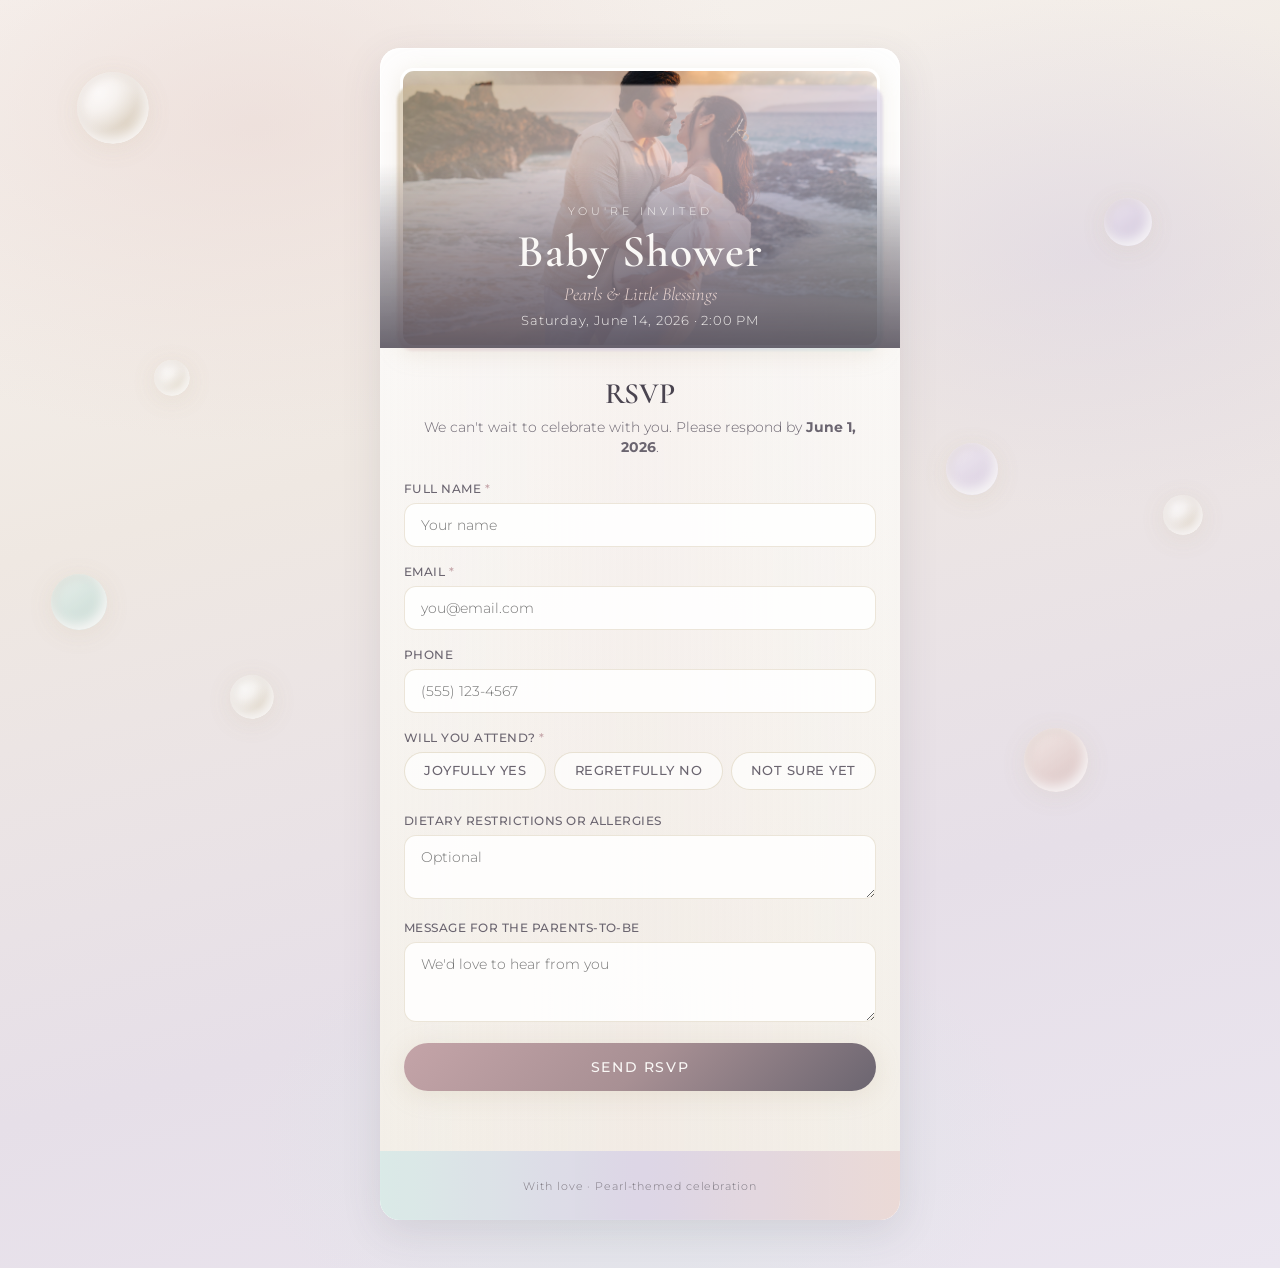
==== babyshower/index.html @ b6d4f1ea "Add baby shower proj" ====
<!DOCTYPE html>
<html lang="en">
<head>
  <meta charset="UTF-8" />
  <meta name="viewport" content="width=device-width, initial-scale=1.0" />
  <title>Baby Shower RSVP</title>
  <link rel="preconnect" href="https://fonts.googleapis.com" />
  <link rel="preconnect" href="https://fonts.gstatic.com" crossorigin />
  <link href="https://fonts.googleapis.com/css2?family=Cormorant+Garamond:ital,wght@0,400;0,600;1,400&family=Montserrat:wght@300;400;500&display=swap" rel="stylesheet" />
  <link rel="stylesheet" href="styles.css" />
</head>
<body>
  <div class="pearls" aria-hidden="true">
    <span class="pearl pearl-1"></span>
    <span class="pearl pearl-2"></span>
    <span class="pearl pearl-3"></span>
    <span class="pearl pearl-4"></span>
    <span class="pearl pearl-5"></span>
    <span class="pearl pearl-6"></span>
    <span class="pearl pearl-7"></span>
    <span class="pearl pearl-8"></span>
  </div>

  <main class="card">
    <header class="hero">
      <div class="photo-frame" aria-hidden="true">
        <span class="frame-glow"></span>
      </div>
      <img
        src="assets/baby-shower-photo.jpg"
        alt="Baby shower celebration"
        class="hero-photo"
        id="heroPhoto"
        onerror="this.src='assets/placeholder-photo.svg'"
      />
      <div class="hero-overlay">
        <p class="eyebrow">You're invited</p>
        <h1>Baby Shower</h1>
        <p class="subtitle">Pearls &amp; Little Blessings</p>
        <p class="event-date" id="eventDate">Saturday, June 14, 2026 · 2:00 PM</p>
      </div>
    </header>

    <section class="form-section">
      <h2>RSVP</h2>
      <p class="form-intro">We can't wait to celebrate with you. Please respond by <strong>June 1, 2026</strong>.</p>

      <form id="rsvpForm" novalidate>
        <div class="field">
          <label for="fullName">Full name <span class="req">*</span></label>
          <input type="text" id="fullName" name="fullName" required autocomplete="name" placeholder="Your name" />
        </div>

        <div class="field">
          <label for="email">Email <span class="req">*</span></label>
          <input type="email" id="email" name="email" required autocomplete="email" placeholder="you@email.com" />
        </div>

        <div class="field">
          <label for="phone">Phone</label>
          <input type="tel" id="phone" name="phone" autocomplete="tel" placeholder="(555) 123-4567" />
        </div>

        <div class="field">
          <label>Will you attend? <span class="req">*</span></label>
          <div class="radio-group" role="radiogroup" aria-required="true">
            <label class="radio-pill">
              <input type="radio" name="attending" value="Yes" required />
              <span>Joyfully yes</span>
            </label>
            <label class="radio-pill">
              <input type="radio" name="attending" value="No" />
              <span>Regretfully no</span>
            </label>
            <label class="radio-pill">
              <input type="radio" name="attending" value="Maybe" />
              <span>Not sure yet</span>
            </label>
          </div>
        </div>

        <div class="field" id="guestCountField">
          <label for="guestCount">Number of guests (including you)</label>
          <select id="guestCount" name="guestCount">
            <option value="1">1</option>
            <option value="2">2</option>
            <option value="3">3</option>
            <option value="4">4</option>
            <option value="5">5+</option>
          </select>
        </div>

        <div class="field">
          <label for="dietary">Dietary restrictions or allergies</label>
          <textarea id="dietary" name="dietary" rows="2" placeholder="Optional"></textarea>
        </div>

        <div class="field">
          <label for="message">Message for the parents-to-be</label>
          <textarea id="message" name="message" rows="3" placeholder="We'd love to hear from you"></textarea>
        </div>

        <button type="submit" class="submit-btn" id="submitBtn">
          <span class="btn-text">Send RSVP</span>
          <span class="btn-spinner" hidden aria-hidden="true"></span>
        </button>
      </form>

      <p id="formStatus" class="form-status" role="status" aria-live="polite"></p>
    </section>

    <footer class="card-footer">
      <p>With love · Pearl-themed celebration</p>
    </footer>
  </main>

  <script src="app.js"></script>
</body>
</html>
---- babyshower/styles.css ----
:root {
  --pearl-white: #faf8f6;
  --pearl-cream: #f3efe8;
  --pearl-blush: #e8d4d0;
  --pearl-lavender: #d8d0e4;
  --pearl-mint: #d4e8e4;
  --pearl-gold: #c9b896;
  --pearl-rose: #c4a4a8;
  --pearl-slate: #6b6570;
  --pearl-deep: #4a4450;
  --shadow-soft: 0 12px 40px rgba(74, 68, 80, 0.12);
  --shadow-pearl: 0 4px 24px rgba(201, 184, 150, 0.25);
  --radius: 20px;
  --font-display: "Cormorant Garamond", Georgia, serif;
  --font-body: "Montserrat", system-ui, sans-serif;
}

*,
*::before,
*::after {
  box-sizing: border-box;
}

html {
  scroll-behavior: smooth;
}

body {
  margin: 0;
  min-height: 100vh;
  font-family: var(--font-body);
  font-weight: 300;
  color: var(--pearl-deep);
  background:
    radial-gradient(ellipse 80% 50% at 20% 10%, rgba(232, 212, 208, 0.55), transparent 50%),
    radial-gradient(ellipse 70% 45% at 85% 20%, rgba(216, 208, 228, 0.5), transparent 45%),
    radial-gradient(ellipse 60% 40% at 50% 90%, rgba(212, 232, 228, 0.45), transparent 50%),
    linear-gradient(165deg, #f8f4f0 0%, #efe8e2 35%, #e6dfe8 70%, #ebe6f0 100%);
  padding: 2rem 1rem 3rem;
  position: relative;
  overflow-x: hidden;
}

/* Floating pearl orbs */
.pearls {
  position: fixed;
  inset: 0;
  pointer-events: none;
  z-index: 0;
}

.pearl {
  position: absolute;
  border-radius: 50%;
  background: radial-gradient(circle at 30% 28%, #fff 0%, rgba(255, 255, 255, 0.7) 25%, transparent 55%),
    radial-gradient(circle at 70% 75%, rgba(201, 184, 150, 0.35) 0%, transparent 50%),
    linear-gradient(145deg, #f5f0ea, #d8cfc4);
  box-shadow:
    inset -4px -6px 12px rgba(255, 255, 255, 0.9),
    inset 4px 4px 10px rgba(180, 165, 150, 0.2),
    var(--shadow-pearl);
  opacity: 0.75;
  animation: float 12s ease-in-out infinite;
}

.pearl-1 { width: 72px; height: 72px; top: 8%; left: 6%; animation-delay: 0s; }
.pearl-2 { width: 48px; height: 48px; top: 22%; right: 10%; background: linear-gradient(145deg, #f0e8f4, #c8bdd8); animation-delay: -2s; }
.pearl-3 { width: 56px; height: 56px; bottom: 30%; left: 4%; background: linear-gradient(145deg, #e8f4f0, #b8d4cc); animation-delay: -4s; }
.pearl-4 { width: 40px; height: 40px; top: 55%; right: 6%; animation-delay: -1s; }
.pearl-5 { width: 64px; height: 64px; bottom: 12%; right: 15%; background: linear-gradient(145deg, #f8ece8, #d4b8b4); animation-delay: -3s; }
.pearl-6 { width: 36px; height: 36px; top: 40%; left: 12%; animation-delay: -5s; }
.pearl-7 { width: 52px; height: 52px; bottom: 45%; right: 22%; background: linear-gradient(145deg, #f4eef8, #d0c4dc); animation-delay: -2.5s; }
.pearl-8 { width: 44px; height: 44px; top: 75%; left: 18%; animation-delay: -6s; }

@keyframes float {
  0%, 100% { transform: translateY(0) scale(1); }
  50% { transform: translateY(-14px) scale(1.03); }
}

.card {
  position: relative;
  z-index: 1;
  max-width: 520px;
  margin: 0 auto;
  background: linear-gradient(180deg, rgba(255, 255, 255, 0.92) 0%, rgba(250, 248, 246, 0.95) 100%);
  border-radius: var(--radius);
  box-shadow: var(--shadow-soft), 0 0 0 1px rgba(255, 255, 255, 0.8) inset;
  overflow: hidden;
  backdrop-filter: blur(8px);
}

.hero {
  position: relative;
  min-height: 280px;
}

.photo-frame {
  position: absolute;
  inset: 1.25rem 1.25rem 0;
  border-radius: calc(var(--radius) - 4px);
  pointer-events: none;
  z-index: 2;
}

.frame-glow {
  position: absolute;
  inset: -3px;
  border-radius: inherit;
  background: linear-gradient(135deg, var(--pearl-gold), var(--pearl-blush), var(--pearl-lavender), var(--pearl-mint));
  opacity: 0.65;
  filter: blur(1px);
}

.hero-photo {
  display: block;
  width: calc(100% - 2.5rem);
  height: 240px;
  margin: 1.25rem auto 0;
  object-fit: cover;
  border-radius: calc(var(--radius) - 6px);
  border: 3px solid rgba(255, 255, 255, 0.9);
  box-shadow: var(--shadow-pearl);
  position: relative;
  z-index: 1;
}

.hero-overlay {
  position: absolute;
  bottom: 0;
  left: 0;
  right: 0;
  padding: 2.5rem 1.5rem 1.25rem;
  background: linear-gradient(to top, rgba(74, 68, 80, 0.82) 0%, rgba(74, 68, 80, 0.4) 55%, transparent 100%);
  color: var(--pearl-white);
  text-align: center;
  z-index: 3;
}

.eyebrow {
  font-family: var(--font-body);
  font-size: 0.7rem;
  letter-spacing: 0.35em;
  text-transform: uppercase;
  margin: 0 0 0.35rem;
  opacity: 0.9;
}

.hero-overlay h1 {
  font-family: var(--font-display);
  font-size: 2.5rem;
  font-weight: 600;
  margin: 0;
  letter-spacing: 0.02em;
}

.subtitle {
  font-family: var(--font-display);
  font-style: italic;
  font-size: 1.15rem;
  margin: 0.25rem 0 0.5rem;
  color: var(--pearl-blush);
}

.event-date {
  font-size: 0.8rem;
  letter-spacing: 0.06em;
  margin: 0;
  opacity: 0.95;
}

.form-section {
  padding: 1.75rem 1.5rem 1.5rem;
  background:
    linear-gradient(90deg, transparent 0%, rgba(232, 212, 208, 0.15) 50%, transparent 100%),
    linear-gradient(180deg, var(--pearl-white) 0%, var(--pearl-cream) 100%);
}

.form-section h2 {
  font-family: var(--font-display);
  font-size: 1.85rem;
  font-weight: 600;
  margin: 0 0 0.35rem;
  text-align: center;
  color: var(--pearl-deep);
}

.form-intro {
  text-align: center;
  font-size: 0.85rem;
  color: var(--pearl-slate);
  margin: 0 0 1.5rem;
  line-height: 1.5;
}

.field {
  margin-bottom: 1.1rem;
}

.field label {
  display: block;
  font-size: 0.75rem;
  font-weight: 500;
  letter-spacing: 0.04em;
  text-transform: uppercase;
  color: var(--pearl-slate);
  margin-bottom: 0.4rem;
}

.req {
  color: var(--pearl-rose);
}

input[type="text"],
input[type="email"],
input[type="tel"],
select,
textarea {
  width: 100%;
  padding: 0.75rem 1rem;
  font-family: var(--font-body);
  font-size: 0.9rem;
  font-weight: 300;
  color: var(--pearl-deep);
  background: rgba(255, 255, 255, 0.85);
  border: 1px solid rgba(201, 184, 150, 0.35);
  border-radius: 12px;
  transition: border-color 0.2s, box-shadow 0.2s;
}

input:focus,
select:focus,
textarea:focus {
  outline: none;
  border-color: var(--pearl-gold);
  box-shadow: 0 0 0 3px rgba(201, 184, 150, 0.2);
}

textarea {
  resize: vertical;
  min-height: 4rem;
}

.radio-group {
  display: flex;
  flex-wrap: wrap;
  gap: 0.5rem;
}

.radio-pill {
  flex: 1 1 auto;
  min-width: 120px;
  cursor: pointer;
}

.radio-pill input {
  position: absolute;
  opacity: 0;
  pointer-events: none;
}

.radio-pill span {
  display: block;
  padding: 0.65rem 0.85rem;
  text-align: center;
  font-size: 0.8rem;
  border-radius: 999px;
  border: 1px solid rgba(201, 184, 150, 0.4);
  background: rgba(255, 255, 255, 0.7);
  transition: all 0.2s;
}

.radio-pill input:checked + span {
  background: linear-gradient(135deg, var(--pearl-blush), var(--pearl-lavender));
  border-color: transparent;
  color: var(--pearl-deep);
  font-weight: 500;
  box-shadow: var(--shadow-pearl);
}

.radio-pill input:focus-visible + span {
  outline: 2px solid var(--pearl-gold);
  outline-offset: 2px;
}

#guestCountField.hidden {
  display: none;
}

.submit-btn {
  width: 100%;
  margin-top: 0.5rem;
  padding: 1rem 1.5rem;
  font-family: var(--font-body);
  font-size: 0.85rem;
  font-weight: 500;
  letter-spacing: 0.12em;
  text-transform: uppercase;
  color: var(--pearl-white);
  background: linear-gradient(135deg, var(--pearl-rose) 0%, #a89094 50%, var(--pearl-slate) 100%);
  border: none;
  border-radius: 999px;
  cursor: pointer;
  box-shadow: var(--shadow-pearl);
  transition: transform 0.2s, opacity 0.2s;
  position: relative;
  display: flex;
  align-items: center;
  justify-content: center;
  gap: 0.5rem;
}

.submit-btn:hover:not(:disabled) {
  transform: translateY(-2px);
}

.submit-btn:disabled {
  opacity: 0.7;
  cursor: not-allowed;
}

.btn-spinner {
  width: 18px;
  height: 18px;
  border: 2px solid rgba(255, 255, 255, 0.35);
  border-top-color: #fff;
  border-radius: 50%;
  animation: spin 0.7s linear infinite;
}

@keyframes spin {
  to { transform: rotate(360deg); }
}

.form-status {
  margin: 1rem 0 0;
  font-size: 0.85rem;
  text-align: center;
  min-height: 1.25rem;
}

.form-status.success {
  color: #5a7a6a;
}

.form-status.error {
  color: #9a5a5a;
}

.card-footer {
  padding: 1rem 1.5rem;
  text-align: center;
  font-size: 0.7rem;
  letter-spacing: 0.08em;
  color: var(--pearl-slate);
  background: linear-gradient(90deg, var(--pearl-mint) 0%, var(--pearl-lavender) 50%, var(--pearl-blush) 100%);
  opacity: 0.85;
}

@media (min-width: 540px) {
  body {
    padding: 3rem 1.5rem;
  }

  .hero-photo {
    height: 280px;
  }

  .hero-overlay h1 {
    font-size: 2.85rem;
  }
}
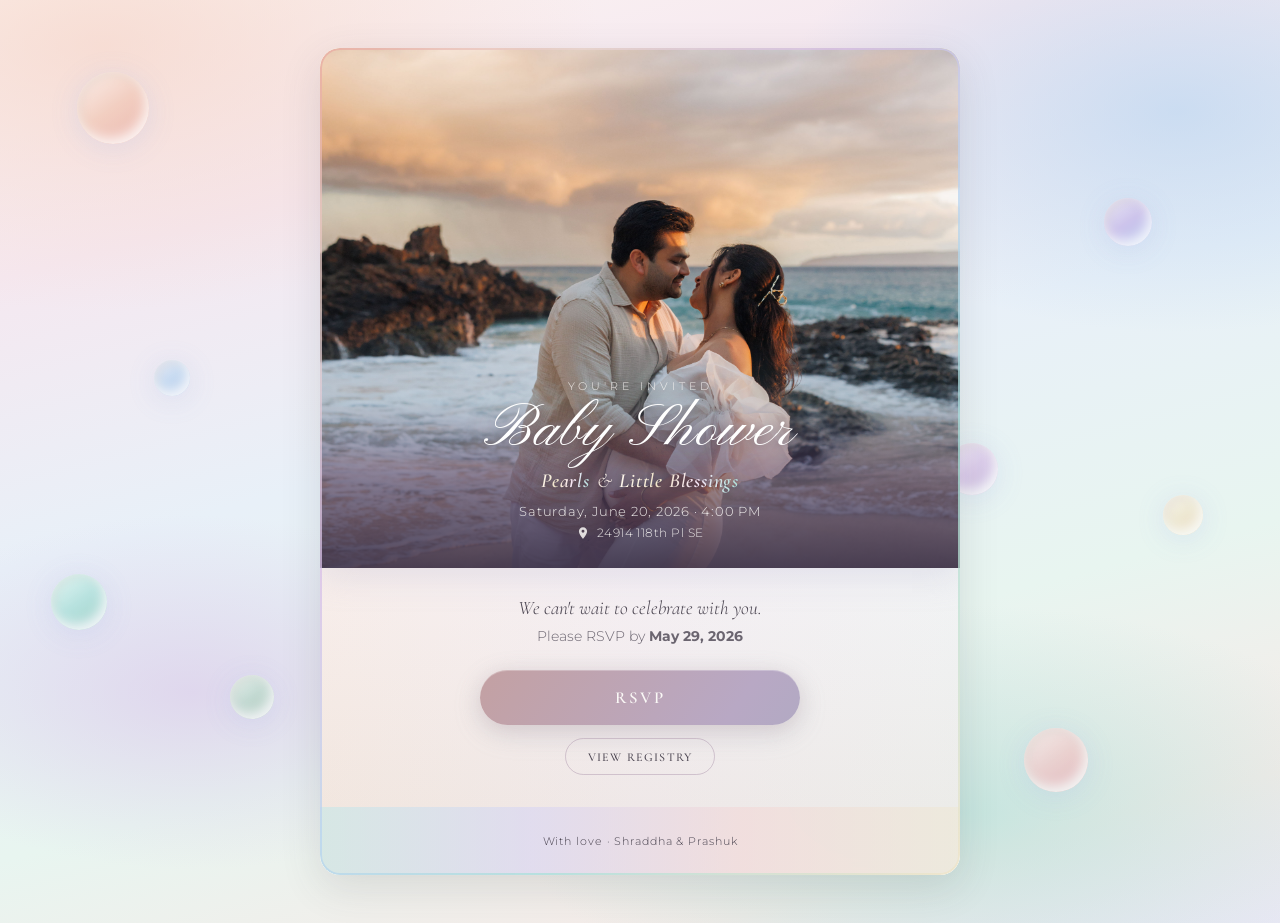
==== commit 3a7359d7: "updated" ====
--- a/babyshower/index.html
+++ b/babyshower/index.html
@@ -6,7 +6,7 @@
   <title>Baby Shower RSVP</title>
   <link rel="preconnect" href="https://fonts.googleapis.com" />
   <link rel="preconnect" href="https://fonts.gstatic.com" crossorigin />
-  <link href="https://fonts.googleapis.com/css2?family=Cormorant+Garamond:ital,wght@0,400;0,600;1,400&family=Montserrat:wght@300;400;500&display=swap" rel="stylesheet" />
+  <link href="https://fonts.googleapis.com/css2?family=Cormorant+Garamond:ital,wght@0,400;0,600;1,400&family=Montserrat:wght@300;400;500&family=Pinyon+Script&display=swap" rel="stylesheet" />
   <link rel="stylesheet" href="styles.css" />
 </head>
 <body>
@@ -23,9 +23,6 @@
 
   <main class="card">
     <header class="hero">
-      <div class="photo-frame" aria-hidden="true">
-        <span class="frame-glow"></span>
-      </div>
       <img
         src="assets/baby-shower-photo.jpg"
         alt="Baby shower celebration"
@@ -35,84 +32,112 @@
       />
       <div class="hero-overlay">
         <p class="eyebrow">You're invited</p>
-        <h1>Baby Shower</h1>
-        <p class="subtitle">Pearls &amp; Little Blessings</p>
-        <p class="event-date" id="eventDate">Saturday, June 14, 2026 · 2:00 PM</p>
+        <h1 class="hero-title">Baby Shower</h1>
+        <p class="subtitle">
+          <span class="subtitle-part">Pearls</span>
+          <span class="subtitle-join">&amp;</span>
+          <span class="subtitle-part">Little Blessings</span>
+        </p>
+        <p class="event-date" id="eventDate">Saturday, June 20, 2026 · 4:00 PM</p>
+        <p class="event-address">
+          <svg class="location-icon" width="14" height="14" viewBox="0 0 24 24" fill="currentColor" aria-hidden="true">
+            <path d="M12 2C8.13 2 5 5.13 5 9c0 5.25 7 13 7 13s7-7.75 7-13c0-3.87-3.13-7-7-7zm0 9.5a2.5 2.5 0 1 1 0-5 2.5 2.5 0 0 1 0 5z"/>
+          </svg>
+          24914 118th Pl SE
+        </p>
       </div>
     </header>
 
-    <section class="form-section">
-      <h2>RSVP</h2>
-      <p class="form-intro">We can't wait to celebrate with you. Please respond by <strong>June 1, 2026</strong>.</p>
-
-      <form id="rsvpForm" novalidate>
-        <div class="field">
-          <label for="fullName">Full name <span class="req">*</span></label>
-          <input type="text" id="fullName" name="fullName" required autocomplete="name" placeholder="Your name" />
-        </div>
-
-        <div class="field">
-          <label for="email">Email <span class="req">*</span></label>
-          <input type="email" id="email" name="email" required autocomplete="email" placeholder="you@email.com" />
-        </div>
-
-        <div class="field">
-          <label for="phone">Phone</label>
-          <input type="tel" id="phone" name="phone" autocomplete="tel" placeholder="(555) 123-4567" />
-        </div>
-
-        <div class="field">
-          <label>Will you attend? <span class="req">*</span></label>
-          <div class="radio-group" role="radiogroup" aria-required="true">
-            <label class="radio-pill">
-              <input type="radio" name="attending" value="Yes" required />
-              <span>Joyfully yes</span>
-            </label>
-            <label class="radio-pill">
-              <input type="radio" name="attending" value="No" />
-              <span>Regretfully no</span>
-            </label>
-            <label class="radio-pill">
-              <input type="radio" name="attending" value="Maybe" />
-              <span>Not sure yet</span>
-            </label>
-          </div>
-        </div>
-
-        <div class="field" id="guestCountField">
-          <label for="guestCount">Number of guests (including you)</label>
-          <select id="guestCount" name="guestCount">
-            <option value="1">1</option>
-            <option value="2">2</option>
-            <option value="3">3</option>
-            <option value="4">4</option>
-            <option value="5">5+</option>
-          </select>
-        </div>
-
-        <div class="field">
-          <label for="dietary">Dietary restrictions or allergies</label>
-          <textarea id="dietary" name="dietary" rows="2" placeholder="Optional"></textarea>
-        </div>
-
-        <div class="field">
-          <label for="message">Message for the parents-to-be</label>
-          <textarea id="message" name="message" rows="3" placeholder="We'd love to hear from you"></textarea>
-        </div>
-
-        <button type="submit" class="submit-btn" id="submitBtn">
-          <span class="btn-text">Send RSVP</span>
-          <span class="btn-spinner" hidden aria-hidden="true"></span>
-        </button>
-      </form>
-
-      <p id="formStatus" class="form-status" role="status" aria-live="polite"></p>
+    <section class="invite-section" aria-label="Invitation actions">
+      <p class="invite-note">We can't wait to celebrate with you.</p>
+      <p class="invite-deadline">Please RSVP by <strong>May 29, 2026</strong></p>
+      <div class="invite-actions">
+        <button type="button" class="btn-primary" id="openRsvpBtn">RSVP</button>
+        <a
+          class="btn-secondary"
+          href="https://www.amazon.com/baby-reg/prashuk-ajmera-august-2026-kent/1NBHJ6YVA07BQ?ref_=cm_sw_r_cp_ud_dp_0M6ZE8SPP3PTC31KHE6E"
+          target="_blank"
+          rel="noopener noreferrer"
+        >View registry</a>
+      </div>
     </section>
 
     <footer class="card-footer">
-      <p>With love · Pearl-themed celebration</p>
+      <p>With love · Shraddha &amp; Prashuk</p>
     </footer>
   </main>
+
+  <div class="modal" id="rsvpModal" aria-hidden="true">
+    <button type="button" class="modal-backdrop" id="modalBackdrop" aria-label="Close RSVP form" tabindex="-1"></button>
+    <div
+      class="modal-dialog"
+      role="dialog"
+      aria-modal="true"
+      aria-labelledby="rsvpModalTitle"
+    >
+      <button type="button" class="modal-close" id="closeRsvpBtn" aria-label="Close RSVP form">
+        <span aria-hidden="true">&times;</span>
+      </button>
+
+      <section class="form-section">
+        <h2 id="rsvpModalTitle">RSVP</h2>
+        <p class="form-intro">Let us know if you can join us.</p>
+
+        <form id="rsvpForm" novalidate>
+          <div class="field">
+            <label for="fullName">Full name <span class="req">*</span></label>
+            <input type="text" id="fullName" name="fullName" required autocomplete="name" placeholder="Your name" />
+          </div>
+
+          <div class="field">
+            <label for="phone">Phone</label>
+            <input type="tel" id="phone" name="phone" autocomplete="tel" placeholder="(555) 123-4567" />
+          </div>
+
+          <div class="field">
+            <label>Will you attend? <span class="req">*</span></label>
+            <div class="radio-group" role="radiogroup" aria-required="true">
+              <label class="radio-pill">
+                <input type="radio" name="attending" value="Yes" required />
+                <span>Joyfully yes</span>
+              </label>
+              <label class="radio-pill">
+                <input type="radio" name="attending" value="No" />
+                <span>Regretfully no</span>
+              </label>
+              <label class="radio-pill">
+                <input type="radio" name="attending" value="Maybe" />
+                <span>Not sure yet</span>
+              </label>
+            </div>
+          </div>
+
+          <div class="field" id="guestCountField">
+            <label for="guestCount">Number of guests <span class="req">*</span></label>
+            <select id="guestCount" name="guestCount" required>
+              <option value="1">1</option>
+              <option value="2">2</option>
+              <option value="3">3</option>
+              <option value="4">4</option>
+              <option value="5">5+</option>
+            </select>
+          </div>
+
+          <div class="field">
+            <label for="message">Message for the parents-to-be</label>
+            <textarea id="message" name="message" rows="3" placeholder="We'd love to hear from you"></textarea>
+          </div>
+
+          <button type="submit" class="submit-btn" id="submitBtn">
+            <span class="btn-text">Send RSVP</span>
+            <span class="btn-spinner" hidden aria-hidden="true"></span>
+          </button>
+        </form>
+
+        <p id="formStatus" class="form-status" role="status" aria-live="polite"></p>
+      </section>
+    </div>
+  </div>
 
   <script src="app.js"></script>
 </body>
--- a/babyshower/styles.css
+++ b/babyshower/styles.css
@@ -8,10 +8,28 @@
   --pearl-rose: #c4a4a8;
   --pearl-slate: #6b6570;
   --pearl-deep: #4a4450;
-  --shadow-soft: 0 12px 40px rgba(74, 68, 80, 0.12);
-  --shadow-pearl: 0 4px 24px rgba(201, 184, 150, 0.25);
+  --pearl-peach: #f5d4c8;
+  --pearl-sky: #b8d4f0;
+  --pearl-champagne: #f0e4c8;
+  --pearl-coral: #e8a8a0;
+  --pearl-periwinkle: #a8b8e8;
+  --pearl-sage: #b8d8c8;
+  --pearl-lilac: #d8c0e8;
+  --pearl-seafoam: #a8e0d8;
+  --iridescent: linear-gradient(
+    135deg,
+    var(--pearl-coral) 0%,
+    var(--pearl-blush) 18%,
+    var(--pearl-lilac) 36%,
+    var(--pearl-sky) 54%,
+    var(--pearl-seafoam) 72%,
+    var(--pearl-champagne) 100%
+  );
+  --shadow-soft: 0 12px 40px rgba(74, 68, 80, 0.14);
+  --shadow-pearl: 0 4px 28px rgba(168, 184, 232, 0.35);
   --radius: 20px;
   --font-display: "Cormorant Garamond", Georgia, serif;
+  --font-script: "Pinyon Script", "Cormorant Garamond", cursive;
   --font-body: "Montserrat", system-ui, sans-serif;
 }
 
@@ -32,10 +50,20 @@
   font-weight: 300;
   color: var(--pearl-deep);
   background:
-    radial-gradient(ellipse 80% 50% at 20% 10%, rgba(232, 212, 208, 0.55), transparent 50%),
-    radial-gradient(ellipse 70% 45% at 85% 20%, rgba(216, 208, 228, 0.5), transparent 45%),
-    radial-gradient(ellipse 60% 40% at 50% 90%, rgba(212, 232, 228, 0.45), transparent 50%),
-    linear-gradient(165deg, #f8f4f0 0%, #efe8e2 35%, #e6dfe8 70%, #ebe6f0 100%);
+    radial-gradient(ellipse 75% 55% at 8% 5%, rgba(245, 212, 200, 0.7), transparent 52%),
+    radial-gradient(ellipse 65% 50% at 92% 12%, rgba(184, 212, 240, 0.65), transparent 48%),
+    radial-gradient(ellipse 70% 45% at 75% 88%, rgba(168, 224, 216, 0.6), transparent 50%),
+    radial-gradient(ellipse 55% 40% at 15% 75%, rgba(216, 192, 232, 0.55), transparent 48%),
+    radial-gradient(ellipse 50% 35% at 50% 45%, rgba(240, 228, 200, 0.4), transparent 55%),
+    linear-gradient(
+      165deg,
+      #fdf6f2 0%,
+      #f5e8f0 22%,
+      #e8f0f8 45%,
+      #e8f5f0 68%,
+      #f5ebe8 88%,
+      #ebe8f5 100%
+    );
   padding: 2rem 1rem 3rem;
   position: relative;
   overflow-x: hidden;
@@ -63,14 +91,14 @@
   animation: float 12s ease-in-out infinite;
 }
 
-.pearl-1 { width: 72px; height: 72px; top: 8%; left: 6%; animation-delay: 0s; }
-.pearl-2 { width: 48px; height: 48px; top: 22%; right: 10%; background: linear-gradient(145deg, #f0e8f4, #c8bdd8); animation-delay: -2s; }
-.pearl-3 { width: 56px; height: 56px; bottom: 30%; left: 4%; background: linear-gradient(145deg, #e8f4f0, #b8d4cc); animation-delay: -4s; }
-.pearl-4 { width: 40px; height: 40px; top: 55%; right: 6%; animation-delay: -1s; }
-.pearl-5 { width: 64px; height: 64px; bottom: 12%; right: 15%; background: linear-gradient(145deg, #f8ece8, #d4b8b4); animation-delay: -3s; }
-.pearl-6 { width: 36px; height: 36px; top: 40%; left: 12%; animation-delay: -5s; }
-.pearl-7 { width: 52px; height: 52px; bottom: 45%; right: 22%; background: linear-gradient(145deg, #f4eef8, #d0c4dc); animation-delay: -2.5s; }
-.pearl-8 { width: 44px; height: 44px; top: 75%; left: 18%; animation-delay: -6s; }
+.pearl-1 { width: 72px; height: 72px; top: 8%; left: 6%; background: linear-gradient(145deg, #fff8f4, #f0c8b8, #e8a8a0); animation-delay: 0s; }
+.pearl-2 { width: 48px; height: 48px; top: 22%; right: 10%; background: linear-gradient(145deg, #f4eef8, #c8b8e8, #a8b8e8); animation-delay: -2s; }
+.pearl-3 { width: 56px; height: 56px; bottom: 30%; left: 4%; background: linear-gradient(145deg, #e8fff8, #a8e0d8, #88c8b8); animation-delay: -4s; }
+.pearl-4 { width: 40px; height: 40px; top: 55%; right: 6%; background: linear-gradient(145deg, #fff8f0, #f0e4c8, #e8c8a0); animation-delay: -1s; }
+.pearl-5 { width: 64px; height: 64px; bottom: 12%; right: 15%; background: linear-gradient(145deg, #fff0f0, #f0c8c8, #e8a8b0); animation-delay: -3s; }
+.pearl-6 { width: 36px; height: 36px; top: 40%; left: 12%; background: linear-gradient(145deg, #f0f4ff, #b8d4f0, #88b0e0); animation-delay: -5s; }
+.pearl-7 { width: 52px; height: 52px; bottom: 45%; right: 22%; background: linear-gradient(145deg, #f8f0ff, #d8c0e8, #c0a8d8); animation-delay: -2.5s; }
+.pearl-8 { width: 44px; height: 44px; top: 75%; left: 18%; background: linear-gradient(145deg, #f0fff4, #b8d8c8, #98c0a8); animation-delay: -6s; }
 
 @keyframes float {
   0%, 100% { transform: translateY(0) scale(1); }
@@ -80,46 +108,59 @@
 .card {
   position: relative;
   z-index: 1;
-  max-width: 520px;
+  max-width: 580px;
   margin: 0 auto;
-  background: linear-gradient(180deg, rgba(255, 255, 255, 0.92) 0%, rgba(250, 248, 246, 0.95) 100%);
+  background: linear-gradient(180deg, rgba(255, 255, 255, 0.94) 0%, rgba(250, 248, 252, 0.96) 100%);
   border-radius: var(--radius);
-  box-shadow: var(--shadow-soft), 0 0 0 1px rgba(255, 255, 255, 0.8) inset;
+  box-shadow:
+    var(--shadow-soft),
+    0 0 0 1px rgba(255, 255, 255, 0.85) inset,
+    0 0 0 3px transparent;
   overflow: hidden;
-  backdrop-filter: blur(8px);
+  backdrop-filter: blur(10px);
+}
+
+.card::before {
+  content: "";
+  position: absolute;
+  inset: 0;
+  border-radius: inherit;
+  padding: 2px;
+  background: var(--iridescent);
+  -webkit-mask:
+    linear-gradient(#fff 0 0) content-box,
+    linear-gradient(#fff 0 0);
+  mask:
+    linear-gradient(#fff 0 0) content-box,
+    linear-gradient(#fff 0 0);
+  -webkit-mask-composite: xor;
+  mask-composite: exclude;
+  pointer-events: none;
+  z-index: 4;
+  opacity: 0.75;
 }
 
 .hero {
   position: relative;
-  min-height: 280px;
 }
 
 .photo-frame {
-  position: absolute;
-  inset: 1.25rem 1.25rem 0;
-  border-radius: calc(var(--radius) - 4px);
-  pointer-events: none;
-  z-index: 2;
-}
-
-.frame-glow {
-  position: absolute;
-  inset: -3px;
-  border-radius: inherit;
-  background: linear-gradient(135deg, var(--pearl-gold), var(--pearl-blush), var(--pearl-lavender), var(--pearl-mint));
-  opacity: 0.65;
-  filter: blur(1px);
+  display: none;
 }
 
 .hero-photo {
   display: block;
-  width: calc(100% - 2.5rem);
-  height: 240px;
-  margin: 1.25rem auto 0;
+  width: 100%;
+  height: min(58vh, 420px);
+  min-height: 320px;
+  margin: 0;
   object-fit: cover;
-  border-radius: calc(var(--radius) - 6px);
-  border: 3px solid rgba(255, 255, 255, 0.9);
-  box-shadow: var(--shadow-pearl);
+  object-position: center 30%;
+  border-radius: 0;
+  border: none;
+  box-shadow:
+    0 8px 32px rgba(168, 168, 200, 0.25),
+    inset 0 -1px 0 rgba(255, 255, 255, 0.3);
   position: relative;
   z-index: 1;
 }
@@ -129,8 +170,14 @@
   bottom: 0;
   left: 0;
   right: 0;
-  padding: 2.5rem 1.5rem 1.25rem;
-  background: linear-gradient(to top, rgba(74, 68, 80, 0.82) 0%, rgba(74, 68, 80, 0.4) 55%, transparent 100%);
+  padding: 3rem 1.5rem 1.5rem;
+  background: linear-gradient(
+    to top,
+    rgba(58, 48, 72, 0.88) 0%,
+    rgba(88, 72, 108, 0.55) 40%,
+    rgba(120, 160, 180, 0.2) 70%,
+    transparent 100%
+  );
   color: var(--pearl-white);
   text-align: center;
   z-index: 3;
@@ -145,34 +192,289 @@
   opacity: 0.9;
 }
 
-.hero-overlay h1 {
-  font-family: var(--font-display);
-  font-size: 2.5rem;
-  font-weight: 600;
+.hero-title {
+  font-family: var(--font-script);
+  font-size: 3.25rem;
+  font-weight: 400;
   margin: 0;
+  line-height: 1.05;
   letter-spacing: 0.02em;
+  color: #fff;
+  text-shadow:
+    0 2px 8px rgba(58, 48, 72, 0.45),
+    0 0 32px rgba(245, 212, 200, 0.35);
 }
 
 .subtitle {
+  display: flex;
+  flex-wrap: wrap;
+  align-items: baseline;
+  justify-content: center;
+  gap: 0.35rem 0.45rem;
   font-family: var(--font-display);
   font-style: italic;
   font-size: 1.15rem;
-  margin: 0.25rem 0 0.5rem;
-  color: var(--pearl-blush);
+  margin: 0.4rem 0 0.55rem;
+  line-height: 1.35;
+}
+
+.subtitle-part {
+  font-size: 1.15rem;
+  font-weight: 600;
+  font-style: italic;
+  letter-spacing: 0.04em;
+  background: linear-gradient(
+    100deg,
+    #fff8f0 0%,
+    var(--pearl-champagne) 35%,
+    #f8e8f8 65%,
+    var(--pearl-seafoam) 100%
+  );
+  -webkit-background-clip: text;
+  background-clip: text;
+  color: transparent;
+  filter: drop-shadow(0 0 14px rgba(245, 212, 200, 0.75))
+    drop-shadow(0 0 22px rgba(168, 224, 216, 0.4))
+    drop-shadow(0 1px 3px rgba(0, 0, 0, 0.35));
+}
+
+.subtitle-join {
+  font-size: 1.15rem;
+  font-weight: 400;
+  font-style: italic;
+  color: #fff4ec;
+  opacity: 0.88;
+  text-shadow: 0 1px 3px rgba(0, 0, 0, 0.35);
 }
 
 .event-date {
   font-size: 0.8rem;
   letter-spacing: 0.06em;
+  margin: 0 0 0.35rem;
+  opacity: 0.95;
+}
+
+.event-address {
+  display: inline-flex;
+  align-items: center;
+  justify-content: center;
+  gap: 0.4rem;
+  font-size: 0.75rem;
+  letter-spacing: 0.04em;
+  line-height: 1.45;
   margin: 0;
+  opacity: 0.9;
+}
+
+.location-icon {
+  flex-shrink: 0;
   opacity: 0.95;
+}
+
+.invite-section {
+  padding: 1.75rem 1.5rem 2rem;
+  text-align: center;
+  background:
+    linear-gradient(90deg, rgba(232, 168, 160, 0.12) 0%, rgba(216, 192, 232, 0.15) 50%, rgba(184, 212, 240, 0.12) 100%),
+    linear-gradient(180deg, var(--pearl-white) 0%, var(--pearl-cream) 100%);
+}
+
+.invite-note {
+  font-family: var(--font-display);
+  font-size: 1.2rem;
+  font-style: italic;
+  color: var(--pearl-deep);
+  margin: 0 0 0.35rem;
+}
+
+.invite-deadline {
+  font-size: 0.85rem;
+  color: var(--pearl-slate);
+  margin: 0 0 1.5rem;
+  line-height: 1.5;
+}
+
+.invite-actions {
+  display: flex;
+  flex-direction: column;
+  align-items: stretch;
+  gap: 0.85rem;
+  max-width: 20rem;
+  margin: 0 auto;
+}
+
+.btn-primary,
+.btn-secondary {
+  display: flex;
+  align-items: center;
+  justify-content: center;
+  width: 100%;
+  padding: 1.05rem 1.5rem;
+  font-family: var(--font-display);
+  font-size: 1.05rem;
+  font-weight: 600;
+  letter-spacing: 0.14em;
+  text-transform: uppercase;
+  text-decoration: none;
+  border-radius: 999px;
+  cursor: pointer;
+  transition:
+    transform 0.3s cubic-bezier(0.34, 1.35, 0.64, 1),
+    box-shadow 0.3s ease;
+}
+
+.btn-primary {
+  color: #faf8f6;
+  border: none;
+  background: linear-gradient(
+    125deg,
+    #c4a0a0 0%,
+    #b8a8c4 42%,
+    #98b0c0 100%
+  );
+  background-size: 200% 200%;
+  background-position: 0% 50%;
+  box-shadow:
+    0 1px 0 rgba(255, 255, 255, 0.25) inset,
+    0 5px 20px rgba(196, 164, 168, 0.35),
+    0 8px 28px rgba(152, 176, 192, 0.22);
+}
+
+.btn-primary:hover {
+  transform: translateY(-2px);
+  background-position: 100% 50%;
+  box-shadow:
+    0 1px 0 rgba(255, 255, 255, 0.28) inset,
+    0 8px 24px rgba(196, 164, 168, 0.4),
+    0 12px 32px rgba(152, 176, 192, 0.28);
+}
+
+.btn-secondary {
+  width: auto;
+  align-self: center;
+  padding: 0.65rem 1.35rem;
+  color: var(--pearl-deep);
+  background: transparent;
+  border: 1.5px solid rgba(168, 144, 168, 0.45);
+  box-shadow: none;
+  font-weight: 500;
+  font-size: 0.75rem;
+  letter-spacing: 0.1em;
+}
+
+.btn-secondary:hover {
+  transform: translateY(-2px);
+  background: rgba(255, 255, 255, 0.55);
+  border-color: var(--pearl-periwinkle);
+  box-shadow: 0 4px 16px rgba(168, 184, 232, 0.2);
+}
+
+.btn-primary:focus-visible {
+  outline: none;
+  box-shadow:
+    0 4px 16px rgba(74, 68, 80, 0.2),
+    0 0 0 3px #fff,
+    0 0 0 5px rgba(142, 132, 148, 0.45);
+}
+
+.btn-secondary:focus-visible {
+  outline: none;
+  box-shadow:
+    0 0 0 3px #fff,
+    0 0 0 5px rgba(168, 184, 232, 0.35);
+}
+
+/* RSVP modal */
+body.modal-open {
+  overflow: hidden;
+}
+
+.modal {
+  position: fixed;
+  inset: 0;
+  z-index: 200;
+  display: flex;
+  align-items: center;
+  justify-content: center;
+  padding: 1rem;
+  opacity: 0;
+  visibility: hidden;
+  pointer-events: none;
+  transition: opacity 0.3s ease, visibility 0.3s ease;
+}
+
+.modal.is-open {
+  opacity: 1;
+  visibility: visible;
+  pointer-events: auto;
+}
+
+.modal-backdrop {
+  position: absolute;
+  inset: 0;
+  border: none;
+  padding: 0;
+  background: rgba(58, 48, 72, 0.55);
+  backdrop-filter: blur(8px);
+  cursor: pointer;
+}
+
+.modal-dialog {
+  position: relative;
+  z-index: 1;
+  width: 100%;
+  max-width: 520px;
+  max-height: min(92vh, 720px);
+  overflow-y: auto;
+  border-radius: var(--radius);
+  background: linear-gradient(180deg, rgba(255, 255, 255, 0.98) 0%, rgba(250, 248, 252, 0.98) 100%);
+  box-shadow:
+    0 24px 64px rgba(58, 48, 72, 0.35),
+    0 0 0 1px rgba(255, 255, 255, 0.9) inset;
+  transform: translateY(16px) scale(0.97);
+  transition: transform 0.35s cubic-bezier(0.34, 1.35, 0.64, 1);
+}
+
+.modal.is-open .modal-dialog {
+  transform: translateY(0) scale(1);
+}
+
+.modal-close {
+  position: absolute;
+  top: 0.65rem;
+  right: 0.65rem;
+  z-index: 5;
+  width: 2.25rem;
+  height: 2.25rem;
+  display: flex;
+  align-items: center;
+  justify-content: center;
+  border: none;
+  border-radius: 50%;
+  background: rgba(255, 255, 255, 0.9);
+  color: var(--pearl-deep);
+  font-size: 1.5rem;
+  line-height: 1;
+  cursor: pointer;
+  box-shadow: 0 2px 12px rgba(74, 68, 80, 0.15);
+  transition: background 0.2s, transform 0.2s;
+}
+
+.modal-close:hover {
+  background: #fff;
+  transform: scale(1.05);
+}
+
+.modal .form-section {
+  border-radius: var(--radius);
+  padding-top: 2.25rem;
 }
 
 .form-section {
   padding: 1.75rem 1.5rem 1.5rem;
   background:
-    linear-gradient(90deg, transparent 0%, rgba(232, 212, 208, 0.15) 50%, transparent 100%),
-    linear-gradient(180deg, var(--pearl-white) 0%, var(--pearl-cream) 100%);
+    linear-gradient(90deg, rgba(232, 168, 160, 0.12) 0%, rgba(216, 192, 232, 0.15) 33%, rgba(184, 212, 240, 0.12) 66%, rgba(168, 224, 216, 0.12) 100%),
+    linear-gradient(180deg, var(--pearl-white) 0%, var(--pearl-cream) 50%, rgba(248, 240, 252, 0.9) 100%);
 }
 
 .form-section h2 {
@@ -181,7 +483,10 @@
   font-weight: 600;
   margin: 0 0 0.35rem;
   text-align: center;
-  color: var(--pearl-deep);
+  background: linear-gradient(120deg, var(--pearl-deep), #7a6888, var(--pearl-slate));
+  -webkit-background-clip: text;
+  background-clip: text;
+  color: transparent;
 }
 
 .form-intro {
@@ -207,7 +512,7 @@
 }
 
 .req {
-  color: var(--pearl-rose);
+  color: var(--pearl-coral);
 }
 
 input[type="text"],
@@ -222,7 +527,7 @@
   font-weight: 300;
   color: var(--pearl-deep);
   background: rgba(255, 255, 255, 0.85);
-  border: 1px solid rgba(201, 184, 150, 0.35);
+  border: 1px solid rgba(168, 184, 220, 0.45);
   border-radius: 12px;
   transition: border-color 0.2s, box-shadow 0.2s;
 }
@@ -231,8 +536,8 @@
 select:focus,
 textarea:focus {
   outline: none;
-  border-color: var(--pearl-gold);
-  box-shadow: 0 0 0 3px rgba(201, 184, 150, 0.2);
+  border-color: var(--pearl-periwinkle);
+  box-shadow: 0 0 0 3px rgba(168, 184, 232, 0.28);
 }
 
 textarea {
@@ -264,17 +569,33 @@
   text-align: center;
   font-size: 0.8rem;
   border-radius: 999px;
-  border: 1px solid rgba(201, 184, 150, 0.4);
-  background: rgba(255, 255, 255, 0.7);
+  border: 1px solid rgba(168, 184, 220, 0.4);
+  background: rgba(255, 255, 255, 0.75);
   transition: all 0.2s;
 }
 
-.radio-pill input:checked + span {
-  background: linear-gradient(135deg, var(--pearl-blush), var(--pearl-lavender));
+.radio-pill:nth-child(1) input:checked + span {
+  background: linear-gradient(135deg, var(--pearl-sage), var(--pearl-seafoam));
   border-color: transparent;
   color: var(--pearl-deep);
   font-weight: 500;
-  box-shadow: var(--shadow-pearl);
+  box-shadow: 0 4px 20px rgba(168, 224, 200, 0.45);
+}
+
+.radio-pill:nth-child(2) input:checked + span {
+  background: linear-gradient(135deg, var(--pearl-blush), var(--pearl-coral));
+  border-color: transparent;
+  color: var(--pearl-deep);
+  font-weight: 500;
+  box-shadow: 0 4px 20px rgba(232, 168, 160, 0.45);
+}
+
+.radio-pill:nth-child(3) input:checked + span {
+  background: linear-gradient(135deg, var(--pearl-lavender), var(--pearl-periwinkle));
+  border-color: transparent;
+  color: var(--pearl-deep);
+  font-weight: 500;
+  box-shadow: 0 4px 20px rgba(168, 184, 232, 0.45);
 }
 
 .radio-pill input:focus-visible + span {
@@ -282,49 +603,129 @@
   outline-offset: 2px;
 }
 
-#guestCountField.hidden {
-  display: none;
-}
-
 .submit-btn {
   width: 100%;
-  margin-top: 0.5rem;
-  padding: 1rem 1.5rem;
-  font-family: var(--font-body);
-  font-size: 0.85rem;
-  font-weight: 500;
-  letter-spacing: 0.12em;
+  margin-top: 1rem;
+  padding: 1.2rem 2rem;
+  font-family: var(--font-display);
+  font-size: 1.15rem;
+  font-weight: 600;
+  letter-spacing: 0.18em;
   text-transform: uppercase;
-  color: var(--pearl-white);
-  background: linear-gradient(135deg, var(--pearl-rose) 0%, #a89094 50%, var(--pearl-slate) 100%);
+  color: #faf8f6;
+  background: linear-gradient(
+    125deg,
+    #c4a0a0 0%,
+    #b8a8c4 42%,
+    #98b0c0 100%
+  );
+  background-size: 200% 200%;
+  background-position: 0% 50%;
   border: none;
   border-radius: 999px;
   cursor: pointer;
-  box-shadow: var(--shadow-pearl);
-  transition: transform 0.2s, opacity 0.2s;
   position: relative;
+  isolation: isolate;
+  overflow: hidden;
   display: flex;
   align-items: center;
   justify-content: center;
   gap: 0.5rem;
+  box-shadow:
+    0 1px 0 rgba(255, 255, 255, 0.25) inset,
+    0 5px 20px rgba(196, 164, 168, 0.35),
+    0 8px 28px rgba(152, 176, 192, 0.22);
+  transition:
+    transform 0.3s cubic-bezier(0.34, 1.35, 0.64, 1),
+    box-shadow 0.3s ease,
+    background-position 0.5s ease;
+}
+
+.submit-btn::before {
+  content: "";
+  position: absolute;
+  inset: 2px;
+  border-radius: inherit;
+  background: linear-gradient(
+    180deg,
+    rgba(255, 255, 255, 0.18) 0%,
+    rgba(255, 255, 255, 0.04) 42%,
+    transparent 55%
+  );
+  pointer-events: none;
+  z-index: 1;
+}
+
+.submit-btn::after {
+  content: "";
+  position: absolute;
+  top: 0;
+  left: -120%;
+  width: 55%;
+  height: 100%;
+  background: linear-gradient(
+    105deg,
+    transparent 0%,
+    rgba(255, 255, 255, 0.08) 35%,
+    rgba(255, 255, 255, 0.22) 50%,
+    rgba(255, 255, 255, 0.08) 65%,
+    transparent 100%
+  );
+  transform: skewX(-18deg);
+  transition: left 0.65s cubic-bezier(0.4, 0, 0.2, 1);
+  pointer-events: none;
+  z-index: 2;
+}
+
+.submit-btn .btn-text {
+  position: relative;
+  z-index: 3;
+  text-shadow: 0 1px 2px rgba(58, 48, 72, 0.3);
 }
 
 .submit-btn:hover:not(:disabled) {
   transform: translateY(-2px);
+  background-position: 100% 50%;
+  box-shadow:
+    0 1px 0 rgba(255, 255, 255, 0.28) inset,
+    0 8px 24px rgba(196, 164, 168, 0.4),
+    0 12px 32px rgba(152, 176, 192, 0.28);
+}
+
+.submit-btn:hover:not(:disabled)::after {
+  left: 140%;
+}
+
+.submit-btn:active:not(:disabled) {
+  transform: translateY(-1px) scale(0.99);
+  box-shadow: 0 3px 12px rgba(74, 68, 80, 0.22);
+}
+
+.submit-btn:focus-visible {
+  outline: none;
+  box-shadow:
+    0 4px 16px rgba(74, 68, 80, 0.2),
+    0 0 0 3px #fff,
+    0 0 0 5px rgba(142, 132, 148, 0.45);
 }
 
 .submit-btn:disabled {
-  opacity: 0.7;
+  opacity: 0.65;
   cursor: not-allowed;
+  transform: none;
+  filter: grayscale(0.15);
 }
 
 .btn-spinner {
-  width: 18px;
-  height: 18px;
+  position: relative;
+  z-index: 3;
+  width: 20px;
+  height: 20px;
   border: 2px solid rgba(255, 255, 255, 0.35);
   border-top-color: #fff;
   border-radius: 50%;
   animation: spin 0.7s linear infinite;
+  filter: drop-shadow(0 1px 2px rgba(58, 48, 72, 0.3));
 }
 
 @keyframes spin {
@@ -351,9 +752,14 @@
   text-align: center;
   font-size: 0.7rem;
   letter-spacing: 0.08em;
-  color: var(--pearl-slate);
-  background: linear-gradient(90deg, var(--pearl-mint) 0%, var(--pearl-lavender) 50%, var(--pearl-blush) 100%);
-  opacity: 0.85;
+  color: var(--pearl-deep);
+  background: linear-gradient(
+    90deg,
+    rgba(184, 216, 208, 0.55) 0%,
+    rgba(200, 192, 224, 0.5) 33%,
+    rgba(232, 200, 196, 0.55) 66%,
+    rgba(224, 216, 184, 0.45) 100%
+  );
 }
 
 @media (min-width: 540px) {
@@ -361,11 +767,22 @@
     padding: 3rem 1.5rem;
   }
 
+  .card {
+    max-width: 640px;
+  }
+
   .hero-photo {
-    height: 280px;
+    height: min(62vh, 520px);
+    min-height: 400px;
   }
 
-  .hero-overlay h1 {
-    font-size: 2.85rem;
+  .hero-title {
+    font-size: 3.75rem;
   }
-}
+
+  .subtitle,
+  .subtitle-part,
+  .subtitle-join {
+    font-size: 1.25rem;
+  }
+}
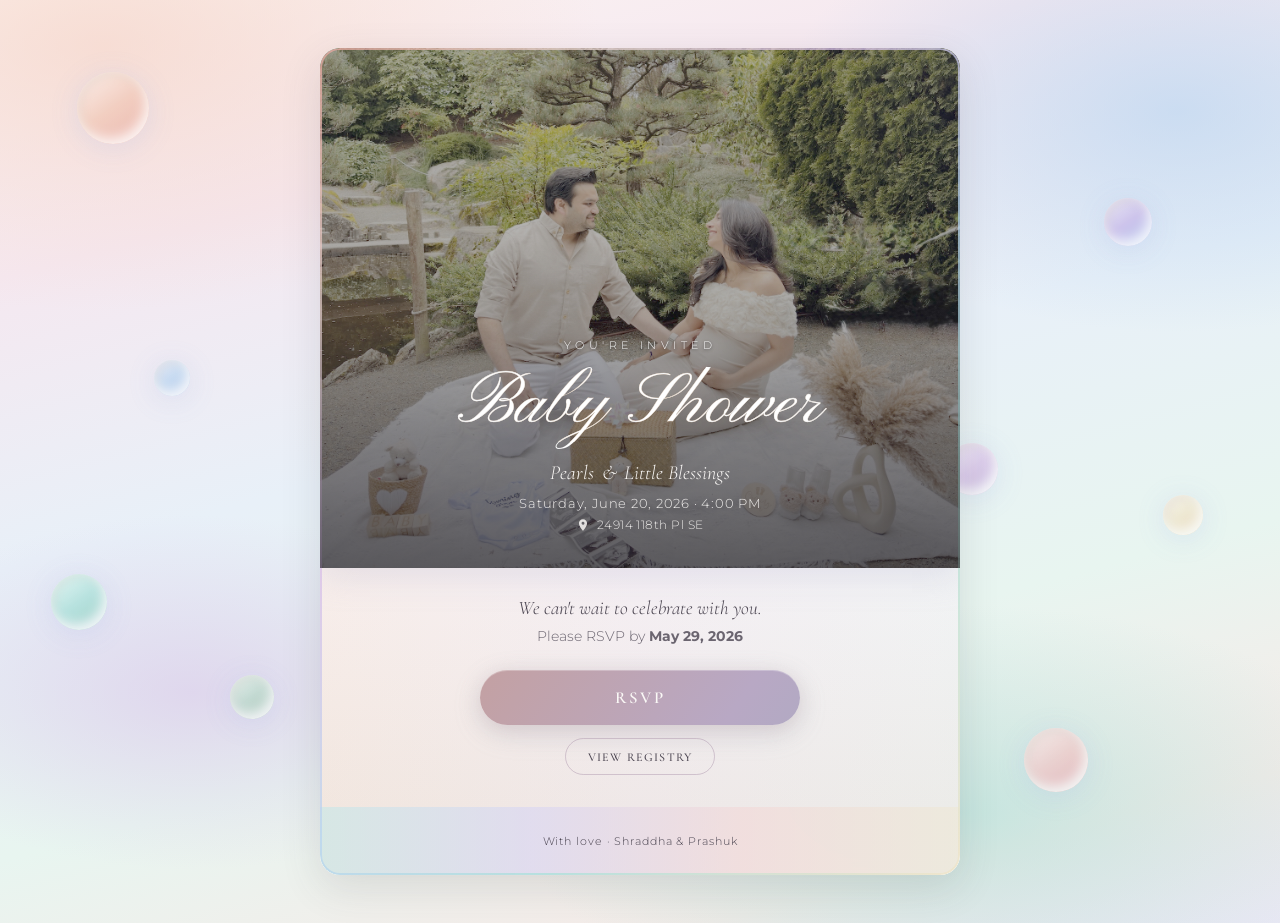
==== commit 0b81af78: "Updated" ====
--- a/babyshower/index.html
+++ b/babyshower/index.html
@@ -6,7 +6,7 @@
   <title>Baby Shower RSVP</title>
   <link rel="preconnect" href="https://fonts.googleapis.com" />
   <link rel="preconnect" href="https://fonts.gstatic.com" crossorigin />
-  <link href="https://fonts.googleapis.com/css2?family=Cormorant+Garamond:ital,wght@0,400;0,600;1,400&family=Montserrat:wght@300;400;500&family=Pinyon+Script&display=swap" rel="stylesheet" />
+  <link href="https://fonts.googleapis.com/css2?family=Cormorant+Garamond:ital,wght@0,400;0,600;1,400&family=Montserrat:wght@300;400;500&family=Pinyon+Script&family=Great+Vibes&display=swap" rel="stylesheet" />
   <link rel="stylesheet" href="styles.css" />
 </head>
 <body>
--- a/babyshower/styles.css
+++ b/babyshower/styles.css
@@ -142,6 +142,7 @@
 
 .hero {
   position: relative;
+  overflow: visible;
 }
 
 .photo-frame {
@@ -151,6 +152,8 @@
 .hero-photo {
   display: block;
   width: 100%;
+  /* Make the image fully visible without cropping */
+  /* Restore hero sizing so overlay can sit on top */
   height: min(58vh, 420px);
   min-height: 320px;
   margin: 0;
@@ -166,21 +169,26 @@
 }
 
 .hero-overlay {
+  /* Overlay on top of the hero image */
   position: absolute;
-  bottom: 0;
   left: 0;
   right: 0;
-  padding: 3rem 1.5rem 1.5rem;
+  bottom: 0;
+  /* add extra top padding so tall glyphs aren't clipped */
+  padding: 6.5rem 1.5rem 2rem;
   background: linear-gradient(
     to top,
-    rgba(58, 48, 72, 0.88) 0%,
-    rgba(88, 72, 108, 0.55) 40%,
-    rgba(120, 160, 180, 0.2) 70%,
+    rgba(20, 18, 24, 0.56) 0%,
+    rgba(20, 18, 24, 0.32) 40%,
+    rgba(20, 18, 24, 0.06) 75%,
     transparent 100%
   );
   color: var(--pearl-white);
   text-align: center;
-  z-index: 3;
+  z-index: 6;
+  padding-left: 2rem;
+  padding-right: 2rem;
+  overflow: visible;
 }
 
 .eyebrow {
@@ -189,21 +197,34 @@
   letter-spacing: 0.35em;
   text-transform: uppercase;
   margin: 0 0 0.35rem;
-  opacity: 0.9;
+  color: rgba(255, 255, 255, 0.96);
+  opacity: 1;
+  text-shadow: 0 1px 3px rgba(20, 18, 24, 0.6);
+  letter-spacing: 0.4em;
 }
 
 .hero-title {
   font-family: var(--font-script);
-  font-size: 3.25rem;
+  font-size: 3.75rem;
   font-weight: 400;
   margin: 0;
-  line-height: 1.05;
-  letter-spacing: 0.02em;
-  color: #fff;
-  text-shadow:
-    0 2px 8px rgba(58, 48, 72, 0.45),
-    0 0 32px rgba(245, 212, 200, 0.35);
-}
+  line-height: 1.02;
+  letter-spacing: 0.01em;
+  /* Decorative gradient fill with subtle stroke and glow */
+  background: linear-gradient(100deg, #fff8f0 0%, #ffe8d0 35%, #f8e0c8 60%, #fff6ec 100%);
+  -webkit-background-clip: text;
+  background-clip: text;
+  color: white;
+  -webkit-text-stroke: 0.36px rgba(20,18,24,0.16);
+  text-shadow: 0 6px 22px rgba(168,124,96,0.14);
+  transform-origin: center;
+  display: inline-block;
+  padding: 0 0.75rem;
+  margin-top: 0.7rem;
+  margin-bottom: 0.7rem;
+}
+
+/* Underline removed for a cleaner hero title */
 
 .subtitle {
   display: flex;
@@ -217,8 +238,11 @@
   margin: 0.4rem 0 0.55rem;
   line-height: 1.35;
 }
-
-.subtitle-part {
+  -webkit-text-stroke: 0.36px rgba(20,18,24,0.16);
+  text-shadow: 0 6px 22px rgba(168,124,96,0.14);
+  display: inline-block;
+  padding: 0 0.25rem;
+  transform: translateZ(0);
   font-size: 1.15rem;
   font-weight: 600;
   font-style: italic;
@@ -242,9 +266,9 @@
   font-size: 1.15rem;
   font-weight: 400;
   font-style: italic;
-  color: #fff4ec;
-  opacity: 0.88;
-  text-shadow: 0 1px 3px rgba(0, 0, 0, 0.35);
+  color: #fff6ec;
+  opacity: 0.95;
+  text-shadow: 0 1px 3px rgba(20, 18, 24, 0.45);
 }
 
 .event-date {
@@ -777,7 +801,7 @@
   }
 
   .hero-title {
-    font-size: 3.75rem;
+    font-size: 4.5rem;
   }
 
   .subtitle,
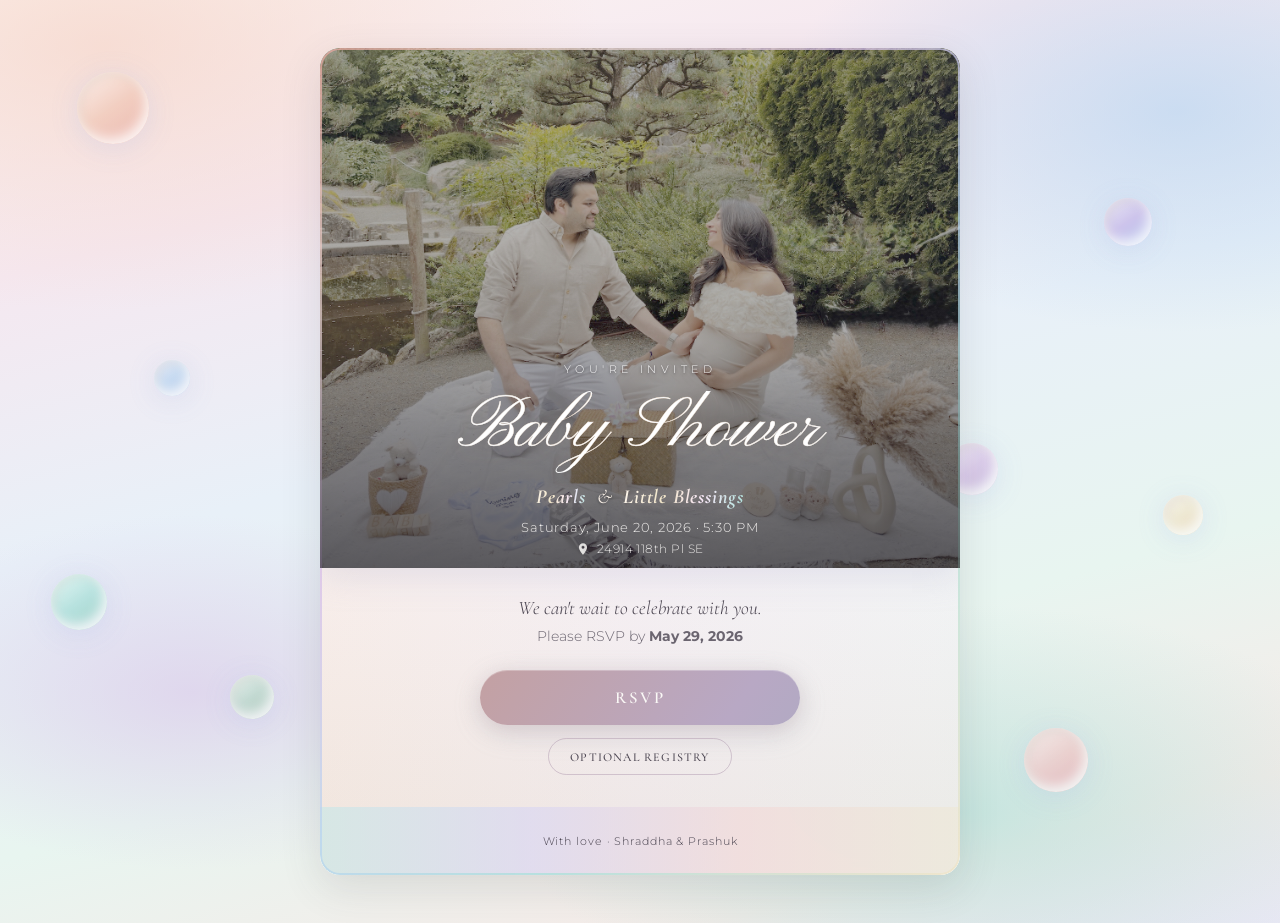
==== commit 51d93e18: "Minor changes" ====
--- a/babyshower/index.html
+++ b/babyshower/index.html
@@ -38,7 +38,7 @@
           <span class="subtitle-join">&amp;</span>
           <span class="subtitle-part">Little Blessings</span>
         </p>
-        <p class="event-date" id="eventDate">Saturday, June 20, 2026 · 4:00 PM</p>
+        <p class="event-date" id="eventDate">Saturday, June 20, 2026 · 5:30 PM</p>
         <p class="event-address">
           <svg class="location-icon" width="14" height="14" viewBox="0 0 24 24" fill="currentColor" aria-hidden="true">
             <path d="M12 2C8.13 2 5 5.13 5 9c0 5.25 7 13 7 13s7-7.75 7-13c0-3.87-3.13-7-7-7zm0 9.5a2.5 2.5 0 1 1 0-5 2.5 2.5 0 0 1 0 5z"/>
@@ -58,7 +58,7 @@
           href="https://www.amazon.com/baby-reg/prashuk-ajmera-august-2026-kent/1NBHJ6YVA07BQ?ref_=cm_sw_r_cp_ud_dp_0M6ZE8SPP3PTC31KHE6E"
           target="_blank"
           rel="noopener noreferrer"
-        >View registry</a>
+        >Optional registry</a>
       </div>
     </section>
 
--- a/babyshower/styles.css
+++ b/babyshower/styles.css
@@ -175,7 +175,7 @@
   right: 0;
   bottom: 0;
   /* add extra top padding so tall glyphs aren't clipped */
-  padding: 6.5rem 1.5rem 2rem;
+  padding: 6.5rem 1.5rem 0.5rem;
   background: linear-gradient(
     to top,
     rgba(20, 18, 24, 0.56) 0%,
@@ -238,13 +238,15 @@
   margin: 0.4rem 0 0.55rem;
   line-height: 1.35;
 }
-  -webkit-text-stroke: 0.36px rgba(20,18,24,0.16);
-  text-shadow: 0 6px 22px rgba(168,124,96,0.14);
+
+.subtitle-part {
+  -webkit-text-stroke: 0; /* remove stroke/border */
+  text-shadow: none; /* remove strong shadow border */
   display: inline-block;
   padding: 0 0.25rem;
   transform: translateZ(0);
   font-size: 1.15rem;
-  font-weight: 600;
+  font-weight: 1000;
   font-style: italic;
   letter-spacing: 0.04em;
   background: linear-gradient(
@@ -257,9 +259,7 @@
   -webkit-background-clip: text;
   background-clip: text;
   color: transparent;
-  filter: drop-shadow(0 0 14px rgba(245, 212, 200, 0.75))
-    drop-shadow(0 0 22px rgba(168, 224, 216, 0.4))
-    drop-shadow(0 1px 3px rgba(0, 0, 0, 0.35));
+  filter: drop-shadow(0 0 8px rgba(245, 212, 200, 0.45));
 }
 
 .subtitle-join {
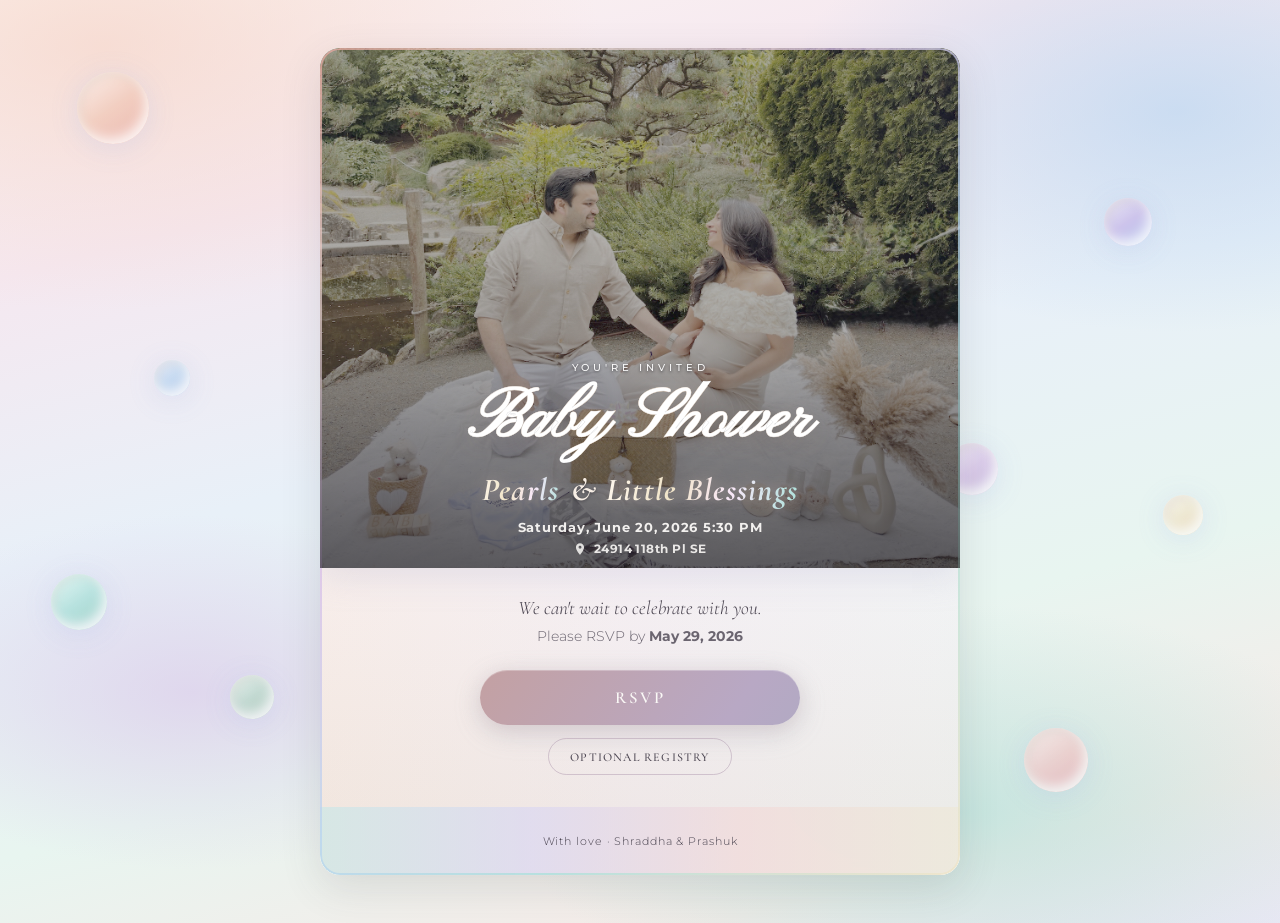
==== commit 9d65d171: "Minro final changes" ====
--- a/babyshower/index.html
+++ b/babyshower/index.html
@@ -38,7 +38,7 @@
           <span class="subtitle-join">&amp;</span>
           <span class="subtitle-part">Little Blessings</span>
         </p>
-        <p class="event-date" id="eventDate">Saturday, June 20, 2026 · 5:30 PM</p>
+        <p class="event-date" id="eventDate">Saturday, June 20, 2026  5:30 PM</p>
         <p class="event-address">
           <svg class="location-icon" width="14" height="14" viewBox="0 0 24 24" fill="currentColor" aria-hidden="true">
             <path d="M12 2C8.13 2 5 5.13 5 9c0 5.25 7 13 7 13s7-7.75 7-13c0-3.87-3.13-7-7-7zm0 9.5a2.5 2.5 0 1 1 0-5 2.5 2.5 0 0 1 0 5z"/>
--- a/babyshower/styles.css
+++ b/babyshower/styles.css
@@ -184,6 +184,7 @@
     transparent 100%
   );
   color: var(--pearl-white);
+  font-weight: 700;
   text-align: center;
   z-index: 6;
   padding-left: 2rem;
@@ -193,10 +194,11 @@
 
 .eyebrow {
   font-family: var(--font-body);
-  font-size: 0.7rem;
+  font-size: 0.6rem;
+  font-weight: 500;
   letter-spacing: 0.35em;
   text-transform: uppercase;
-  margin: 0 0 0.35rem;
+  margin: 0 0 0.4rem;
   color: rgba(255, 255, 255, 0.96);
   opacity: 1;
   text-shadow: 0 1px 3px rgba(20, 18, 24, 0.6);
@@ -204,9 +206,9 @@
 }
 
 .hero-title {
-  font-family: var(--font-script);
-  font-size: 3.75rem;
-  font-weight: 400;
+  font-family: 'Great Vibes', var(--font-script);
+  font-size: 2.6rem;
+  font-weight: 700;
   margin: 0;
   line-height: 1.02;
   letter-spacing: 0.01em;
@@ -220,8 +222,8 @@
   transform-origin: center;
   display: inline-block;
   padding: 0 0.75rem;
-  margin-top: 0.7rem;
-  margin-bottom: 0.7rem;
+  margin-top: 0.4rem;
+  margin-bottom: 0.4rem;
 }
 
 /* Underline removed for a cleaner hero title */
@@ -264,7 +266,7 @@
 
 .subtitle-join {
   font-size: 1.15rem;
-  font-weight: 400;
+  font-weight: 700;
   font-style: italic;
   color: #fff6ec;
   opacity: 0.95;
@@ -801,12 +803,12 @@
   }
 
   .hero-title {
-    font-size: 4.5rem;
+    font-size: 4.25rem;
   }
 
   .subtitle,
   .subtitle-part,
   .subtitle-join {
-    font-size: 1.25rem;
+    font-size: 2rem;
   }
 }
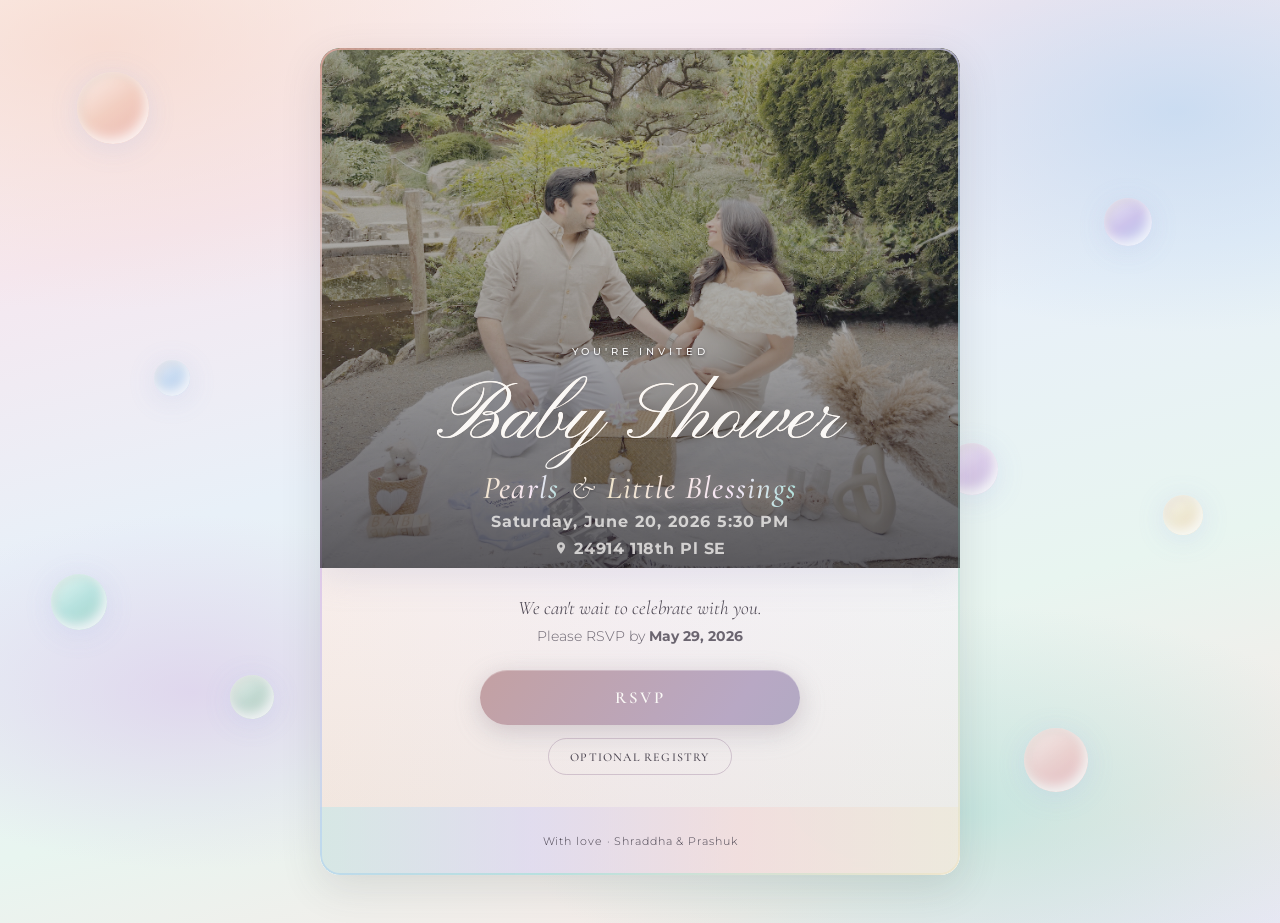
==== commit 2817310f: "Added overlay progress" ====
--- a/babyshower/index.html
+++ b/babyshower/index.html
@@ -139,6 +139,13 @@
     </div>
   </div>
 
+  <div class="sending-overlay" id="sendingOverlay" hidden aria-hidden="true">
+    <div class="overlay-content" role="status" aria-live="polite">
+      <div class="overlay-spinner" aria-hidden="true"></div>
+      <span class="overlay-text">Sending…</span>
+    </div>
+  </div>
+
   <script src="app.js"></script>
 </body>
 </html>
--- a/babyshower/styles.css
+++ b/babyshower/styles.css
@@ -207,26 +207,20 @@
 
 .hero-title {
   font-family: 'Great Vibes', var(--font-script);
-  font-size: 2.6rem;
-  font-weight: 700;
+  font-size: 5.0rem;
+  font-weight: 500;
   margin: 0;
   line-height: 1.02;
   letter-spacing: 0.01em;
-  /* Decorative gradient fill with subtle stroke and glow */
-  background: linear-gradient(100deg, #fff8f0 0%, #ffe8d0 35%, #f8e0c8 60%, #fff6ec 100%);
+  background: linear-gradient(100deg, #fff8f0 0%, #ffe8d0 35%, #f8e0c8 60%, #fff6ec 100%); */
   -webkit-background-clip: text;
   background-clip: text;
-  color: white;
-  -webkit-text-stroke: 0.36px rgba(20,18,24,0.16);
-  text-shadow: 0 6px 22px rgba(168,124,96,0.14);
   transform-origin: center;
   display: inline-block;
   padding: 0 0.75rem;
-  margin-top: 0.4rem;
-  margin-bottom: 0.4rem;
-}
-
-/* Underline removed for a cleaner hero title */
+  margin-top: 1rem;
+  margin-bottom: 0.1rem;
+}
 
 .subtitle {
   display: flex;
@@ -237,7 +231,7 @@
   font-family: var(--font-display);
   font-style: italic;
   font-size: 1.15rem;
-  margin: 0.4rem 0 0.55rem;
+  margin: 0.2rem;
   line-height: 1.35;
 }
 
@@ -247,14 +241,13 @@
   display: inline-block;
   padding: 0 0.25rem;
   transform: translateZ(0);
-  font-size: 1.15rem;
-  font-weight: 1000;
+  font-weight: 500;
   font-style: italic;
   letter-spacing: 0.04em;
   background: linear-gradient(
     100deg,
     #fff8f0 0%,
-    var(--pearl-champagne) 35%,
+    var(--pearl-champagne) 0%,
     #f8e8f8 65%,
     var(--pearl-seafoam) 100%
   );
@@ -265,8 +258,7 @@
 }
 
 .subtitle-join {
-  font-size: 1.15rem;
-  font-weight: 700;
+  font-weight: 300;
   font-style: italic;
   color: #fff6ec;
   opacity: 0.95;
@@ -274,10 +266,10 @@
 }
 
 .event-date {
-  font-size: 0.8rem;
+  font-size: 1rem;
   letter-spacing: 0.06em;
   margin: 0 0 0.35rem;
-  opacity: 0.95;
+  opacity: 0.75;
 }
 
 .event-address {
@@ -285,11 +277,11 @@
   align-items: center;
   justify-content: center;
   gap: 0.4rem;
-  font-size: 0.75rem;
+  font-size: 1rem;
   letter-spacing: 0.04em;
   line-height: 1.45;
   margin: 0;
-  opacity: 0.9;
+  opacity: 0.75;
 }
 
 .location-icon {
@@ -463,6 +455,50 @@
 
 .modal.is-open .modal-dialog {
   transform: translateY(0) scale(1);
+}
+
+/* Sending overlay shown while form is submitting */
+.sending-overlay {
+  position: absolute;
+  inset: 0;
+  display: flex;
+  align-items: center;
+  justify-content: center;
+  background: rgba(58, 48, 72, 0.5);
+  z-index: 350;
+  pointer-events: auto;
+  border-radius: inherit;
+}
+
+.sending-overlay[hidden] {
+  display: none;
+}
+
+.overlay-content {
+  display: inline-flex;
+  gap: 0.6rem;
+  align-items: center;
+  padding: 0.6rem 1rem;
+  border-radius: 999px;
+  backdrop-filter: blur(6px);
+  background: linear-gradient(180deg, rgba(255,255,255,0.06), rgba(255,255,255,0.03));
+  box-shadow: 0 8px 28px rgba(20,18,24,0.25);
+}
+
+.overlay-spinner {
+  width: 28px;
+  height: 28px;
+  border: 3px solid rgba(255, 255, 255, 0.35);
+  border-top-color: #fff;
+  border-radius: 50%;
+  animation: spin 0.7s linear infinite;
+}
+
+.overlay-text {
+  color: #fff;
+  font-weight: 600;
+  letter-spacing: 0.08em;
+  text-shadow: 0 1px 2px rgba(20,18,24,0.35);
 }
 
 .modal-close {
@@ -802,10 +838,6 @@
     min-height: 400px;
   }
 
-  .hero-title {
-    font-size: 4.25rem;
-  }
-
   .subtitle,
   .subtitle-part,
   .subtitle-join {
